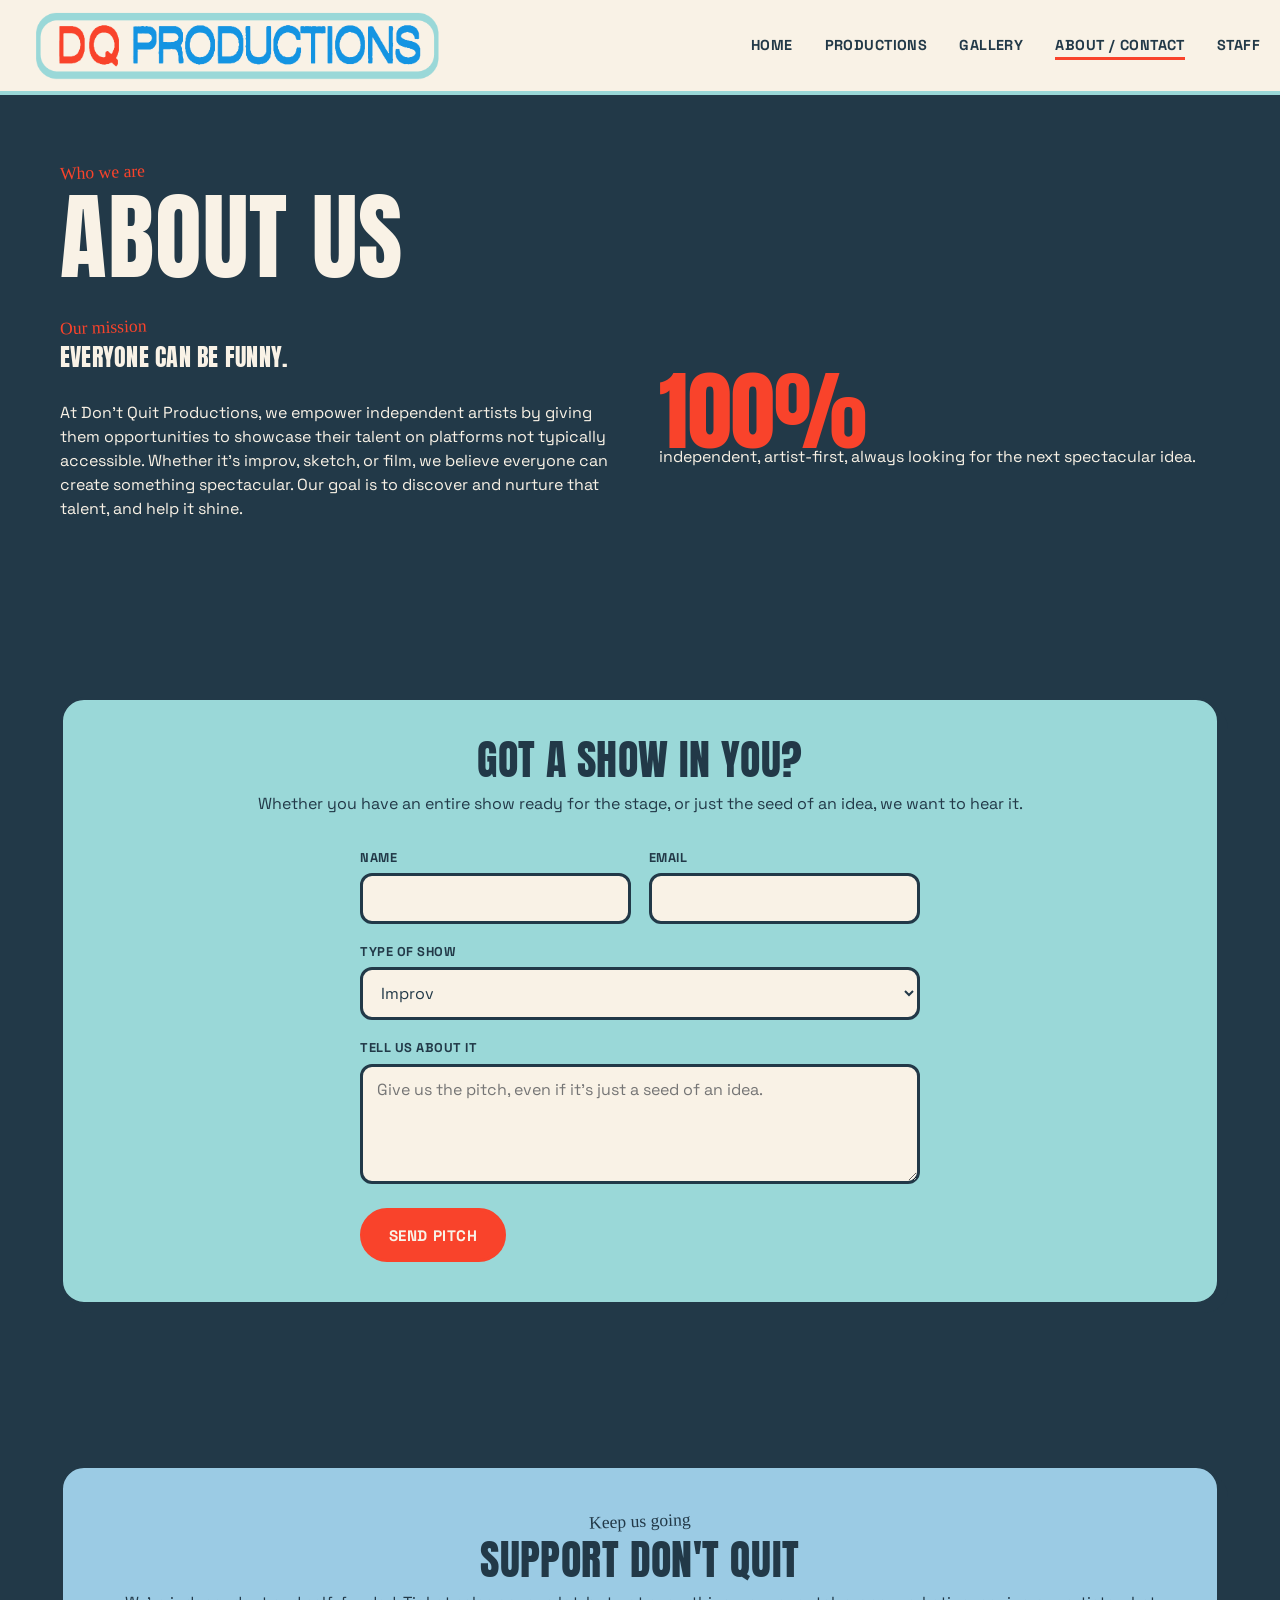
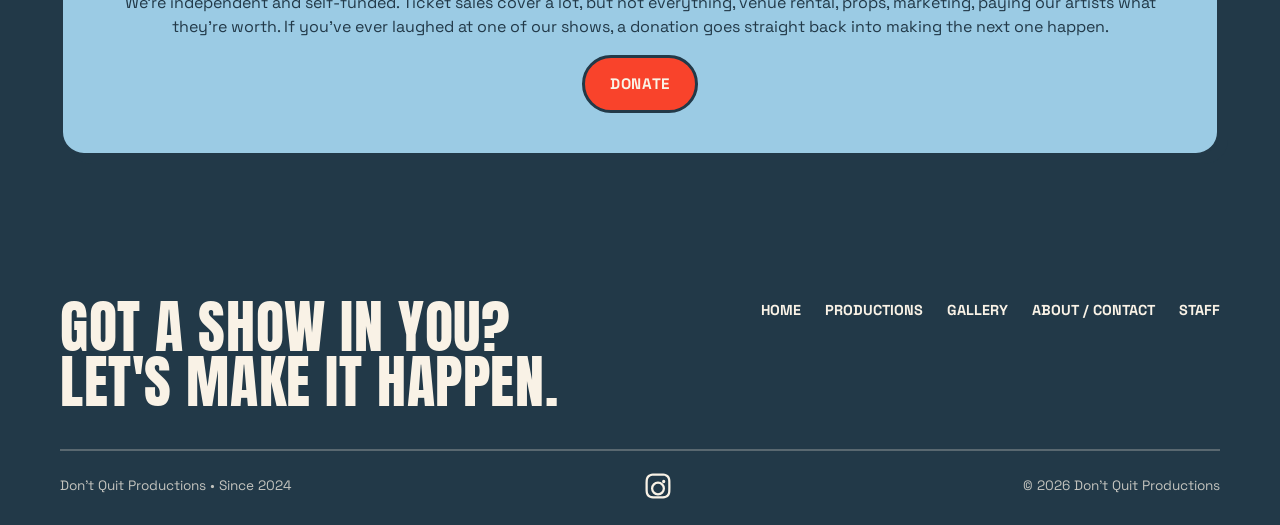
==== about.html @ c546bff7 "Initial site: rebrand redesign, CMS, gallery, and contact form" ====
<!doctype html>
<html lang="en">
<head>
<meta charset="UTF-8">
<meta name="viewport" content="width=device-width, initial-scale=1.0">
<title>About &amp; Contact | Don't Quit Productions</title>
<meta name="description" content="Learn about Don't Quit Productions' mission and how to pitch a show.">
<link rel="icon" href="/assets/img/dqp-mark.png">
<link rel="preconnect" href="https://fonts.googleapis.com">
<link rel="preconnect" href="https://fonts.gstatic.com" crossorigin>
<link href="https://fonts.googleapis.com/css2?family=Anton&family=Space+Grotesk:wght@400;500;700&family=Permanent+Marker&display=swap" rel="stylesheet">
<link rel="stylesheet" href="/css/style.css">
</head>
<body>

<header class="site-header">
  <div class="wrap nav">
    <a href="/" class="nav__logo"><img src="/assets/img/dqp-lockup-horizontal-cropped.png" alt="Don't Quit Productions"></a>
    <button class="nav__toggle" aria-label="Toggle menu"><span></span><span></span><span></span></button>
    <ul class="nav__links">
      <li><a href="/">Home</a></li>
      <li><a href="/productions.html">Productions</a></li>
      <li><a href="/gallery.html">Gallery</a></li>
      <li><a href="/about.html" class="is-active">About / Contact</a></li>
      <li><a href="/staff.html">Staff</a></li>
    </ul>
  </div>
</header>

<section class="page-hero">
  <div class="wrap">
    <span class="eyebrow">Who we are</span>
    <h1>About Us</h1>
  </div>
</section>

<section style="padding-top:0;">
  <div class="wrap mission">
    <div>
      <span class="eyebrow" id="mission-eyebrow">Our mission</span>
      <h2 id="mission-title">Everyone can be funny.</h2>
      <p class="mt-2" id="mission-body">Loading…</p>
    </div>
    <div class="mission__stat">100%<p style="font-family:var(--font-body);font-size:1rem;color:var(--cream);">independent, artist-first, always looking for the next spectacular idea.</p></div>
  </div>
</section>

<section class="section--navy">
  <div class="wrap">
    <div class="pitch-box">
      <h3 id="pitch-title">Got a show in you?</h3>
      <p id="pitch-body">Whether you have an entire show ready for the stage, or just the seed of an idea, we want to hear it.</p>

      <form name="pitch" method="POST" data-netlify="true" netlify-honeypot="bot-field" action="/thank-you.html" class="contact-form">
        <input type="hidden" name="form-name" value="pitch">
        <p class="visually-hidden">
          <label>Don't fill this out if you're human: <input name="bot-field"></label>
        </p>

        <div class="field-row">
          <div>
            <label for="pitch-name">Name</label>
            <input id="pitch-name" name="name" type="text" required>
          </div>
          <div>
            <label for="pitch-email">Email</label>
            <input id="pitch-email" name="email" type="email" required>
          </div>
        </div>

        <div>
          <label for="pitch-type">Type of show</label>
          <select id="pitch-type" name="show_type">
            <option>Improv</option>
            <option>Sketch</option>
            <option>Variety</option>
            <option>Film</option>
            <option>Other</option>
          </select>
        </div>

        <div>
          <label for="pitch-message">Tell us about it</label>
          <textarea id="pitch-message" name="message" required placeholder="Give us the pitch, even if it's just a seed of an idea."></textarea>
        </div>

        <button type="submit" class="btn btn-red">Send Pitch</button>
      </form>
    </div>
  </div>
</section>

<section>
  <div class="wrap">
    <div class="pitch-box pitch-box--support">
      <span class="eyebrow" id="support-eyebrow">Keep us going</span>
      <h3 id="support-title">Support Don't Quit</h3>
      <p id="support-body">Loading&hellip;</p>
      <a class="btn btn-red" id="support-cta" href="#">Donate</a>
    </div>
  </div>
</section>

<footer class="site-footer">
  <div class="wrap">
    <div class="footer-top">
      <h2>Got a show in you? Let's make it happen.</h2>
      <ul class="footer-links">
        <li><a href="/">Home</a></li>
        <li><a href="/productions.html">Productions</a></li>
        <li><a href="/gallery.html">Gallery</a></li>
        <li><a href="/about.html">About / Contact</a></li>
        <li><a href="/staff.html">Staff</a></li>
      </ul>
    </div>
    <div class="footer-bottom">
      <span>Don't Quit Productions • Since 2024</span>
      <div class="footer-links" id="social-links"></div>
      <span>&copy; <span id="footer-year"></span> Don't Quit Productions</span>
    </div>
  </div>
</footer>

<script src="/js/main.js"></script>
<script src="/js/about.js"></script>
</body>
</html>
---- css/style.css ----
/* ===========================================================
   Don't Quit Productions: design tokens
=========================================================== */
@font-face {
  font-family: 'Offset';
  src: url('/assets/fonts/OffsetTM.woff2') format('woff2'),
       url('/assets/fonts/OffsetTM.woff') format('woff');
  font-weight: 400;
  font-style: normal;
  font-display: swap;
}

:root {
  --cream: #f9f2e6;
  --red: #f9432b;
  --blue: #0393fd;
  --mint: #9ad8d8;
  --skyblue: #9bcbe4;
  --navy: #223948;

  --font-display: 'Anton', sans-serif;
  --font-body: 'Space Grotesk', sans-serif;
  --font-marker: 'Permanent Marker', cursive;

  --container: 1240px;
  --gap: clamp(1.25rem, 3vw, 2.5rem);
}

* { box-sizing: border-box; }
html { scroll-behavior: smooth; }

body {
  margin: 0;
  background: var(--navy);
  color: var(--cream);
  font-family: var(--font-body);
  font-size: 1rem;
  line-height: 1.5;
  -webkit-font-smoothing: antialiased;
}

img { max-width: 100%; display: block; }

a { color: inherit; text-decoration: none; }

.wrap {
  max-width: var(--container);
  margin: 0 auto;
  padding: 0 clamp(1.25rem, 4vw, 2.5rem);
}

h1, h2, h3 {
  font-family: var(--font-display);
  font-weight: 400;
  line-height: 0.95;
  margin: 0;
  text-transform: uppercase;
  letter-spacing: 0.01em;
}

p { margin: 0 0 1rem; }

.tag {
  font-family: var(--font-marker);
  display: inline-block;
  transform: rotate(-3deg);
}

/* ---------- buttons ---------- */
.btn {
  display: inline-flex;
  align-items: center;
  gap: 0.5rem;
  font-family: var(--font-body);
  font-weight: 700;
  font-size: 0.95rem;
  text-transform: uppercase;
  letter-spacing: 0.04em;
  padding: 0.9rem 1.6rem;
  border-radius: 999px;
  border: 3px solid var(--navy);
  background: var(--navy);
  color: var(--cream);
  cursor: pointer;
  transition: transform 0.15s ease, background 0.15s ease, color 0.15s ease;
}
.btn:hover { transform: translate(-2px, -2px); }
.btn:active { transform: translate(0, 0); }

.btn-outline {
  background: transparent;
  color: var(--navy);
}
.btn-red { background: var(--red); border-color: var(--red); color: var(--cream); }
.btn-blue { background: var(--blue); border-color: var(--blue); color: var(--cream); }
.btn-mint { background: var(--mint); border-color: var(--mint); color: var(--navy); }

/* ===========================================================
   Nav
=========================================================== */
.site-header {
  position: sticky;
  top: 0;
  z-index: 50;
  background: var(--cream);
  color: var(--navy);
  border-bottom: 4px solid var(--mint);
}
.nav {
  display: flex;
  align-items: center;
  justify-content: space-between;
  padding: 0.6rem 0;
}
.nav__logo img { height: 72px; width: auto; }
@media (max-width: 500px) {
  .nav__logo img { height: 56px; }
}
.nav__links {
  display: flex;
  align-items: center;
  gap: clamp(1rem, 2.5vw, 2.25rem);
  list-style: none;
  margin: 0;
  padding: 0;
  font-weight: 700;
  text-transform: uppercase;
  font-size: 0.9rem;
  letter-spacing: 0.03em;
}
.nav__links a {
  position: relative;
  padding: 0.25rem 0;
}
.nav__links a::after {
  content: "";
  position: absolute;
  left: 0; right: 100%;
  bottom: -2px;
  height: 3px;
  background: var(--red);
  transition: right 0.2s ease;
}
.nav__links a:hover::after,
.nav__links a.is-active::after { right: 0; }

.nav__toggle {
  display: none;
  background: none;
  border: none;
  cursor: pointer;
  padding: 0.4rem;
}
.nav__toggle span {
  display: block;
  width: 26px;
  height: 3px;
  background: var(--navy);
  margin: 5px 0;
}

@media (max-width: 760px) {
  .nav__toggle { display: block; }
  .nav__links {
    position: absolute;
    top: 100%;
    left: 0;
    right: 0;
    background: var(--cream);
    border-bottom: 3px solid var(--navy);
    flex-direction: column;
    align-items: flex-start;
    padding: 1rem 1.25rem 1.5rem;
    gap: 1rem;
    display: none;
  }
  .nav__links.is-open { display: flex; }
}

/* ===========================================================
   Hero
=========================================================== */
.hero {
  position: relative;
  padding: clamp(3rem, 8vw, 6rem) 0 clamp(2rem, 5vw, 3.5rem);
  overflow: hidden;
}
.hero__eyebrow {
  font-family: var(--font-marker);
  color: var(--red);
  font-size: clamp(1rem, 2vw, 1.3rem);
  transform: rotate(-2deg);
  display: inline-block;
  margin-bottom: 0.5rem;
}
.hero h1 {
  font-size: clamp(3.2rem, 12vw, 9rem);
  color: var(--cream);
}
.hero h1 span { color: var(--blue); }
.hero__sub {
  max-width: 640px;
  font-size: clamp(1.05rem, 2vw, 1.3rem);
  margin-top: 1.25rem;
  margin-bottom: 2rem;
}
.hero__ctas { display: flex; gap: 1rem; flex-wrap: wrap; }

/* marquee ticker */
.marquee {
  border-top: 3px solid var(--navy);
  border-bottom: 3px solid var(--navy);
  background: var(--cream);
  color: var(--navy);
  overflow: hidden;
  white-space: nowrap;
  padding: 0.9rem 0;
}
.marquee__track {
  display: inline-block;
  padding-left: 100%;
  animation: marquee 22s linear infinite;
  font-family: var(--font-display);
  text-transform: uppercase;
  font-size: clamp(1rem, 2vw, 1.4rem);
  letter-spacing: 0.04em;
}
.marquee__track span { color: var(--red); margin: 0 0.75em; }
@keyframes marquee {
  0% { transform: translateX(0); }
  100% { transform: translateX(-100%); }
}
@media (prefers-reduced-motion: reduce) {
  .marquee__track { animation: none; }
}

/* ===========================================================
   Section basics
=========================================================== */
section { padding: clamp(3rem, 7vw, 5rem) 0; }

.section-head {
  display: flex;
  align-items: flex-end;
  justify-content: space-between;
  gap: 1.5rem;
  margin-bottom: clamp(1.75rem, 4vw, 2.75rem);
  flex-wrap: wrap;
}
.section-head h2 {
  font-size: clamp(2.2rem, 6vw, 4rem);
}
.eyebrow {
  font-family: var(--font-marker);
  color: var(--red);
  font-size: 1.1rem;
  transform: rotate(-2deg);
  display: inline-block;
  margin-bottom: 0.35rem;
}

.section--navy { background: var(--navy); color: var(--cream); }
.section--navy h2 { color: var(--cream); }
.section--navy .eyebrow { color: var(--mint); }

/* ===========================================================
   Featured show / spotlight
=========================================================== */
.spotlight {
  display: grid;
  grid-template-columns: minmax(240px, 380px) 1fr;
  gap: var(--gap);
  align-items: center;
  background: var(--cream);
  color: var(--navy);
  border: 3px solid var(--navy);
  border-radius: 28px;
  padding: clamp(1.5rem, 4vw, 2.5rem);
  box-shadow: 10px 10px 0 var(--navy);
}
.spotlight__poster {
  border-radius: 18px;
  overflow: hidden;
  border: 3px solid var(--navy);
  aspect-ratio: 3 / 4;
  background: var(--skyblue);
}
.spotlight__poster img { width: 100%; height: 100%; object-fit: cover; }
.spotlight__status {
  font-family: var(--font-marker);
  background: var(--red);
  color: var(--cream);
  display: inline-block;
  padding: 0.25rem 0.9rem;
  border-radius: 999px;
  transform: rotate(-3deg);
  margin-bottom: 0.75rem;
  font-size: 0.95rem;
}
.spotlight__title { font-size: clamp(2rem, 5vw, 3.2rem); margin-bottom: 0.5rem; }
.spotlight__meta { font-weight: 700; margin-bottom: 1rem; }
.spotlight__meta div { display: flex; align-items: center; gap: 0.5rem; margin-bottom: 0.2rem; }

@media (max-width: 700px) {
  .spotlight { grid-template-columns: 1fr; }
}

/* ===========================================================
   Show grid (Productions page)
=========================================================== */
.year-tabs {
  display: flex;
  gap: 0.6rem;
  flex-wrap: wrap;
  margin-bottom: clamp(1.75rem, 4vw, 2.5rem);
}
.filter-tab {
  font-family: var(--font-body);
  font-weight: 700;
  text-transform: uppercase;
  letter-spacing: 0.03em;
  padding: 0.6rem 1.3rem;
  border-radius: 999px;
  border: 3px solid var(--skyblue);
  background: transparent;
  color: var(--skyblue);
  cursor: pointer;
  font-size: 0.9rem;
}
.filter-tab.is-active { background: var(--blue); border-color: var(--blue); color: var(--cream); opacity: 1; }

.show-grid {
  display: grid;
  grid-template-columns: repeat(auto-fill, minmax(260px, 1fr));
  gap: var(--gap);
}
.show-card {
  background: var(--cream);
  color: var(--navy);
  border: 3px solid var(--navy);
  border-radius: 22px;
  overflow: hidden;
  transition: transform 0.15s ease, box-shadow 0.15s ease;
  box-shadow: 6px 6px 0 var(--navy);
}
.show-card:hover { transform: translate(-3px, -3px); box-shadow: 9px 9px 0 var(--navy); }
.show-card__poster { aspect-ratio: 3/4; background: var(--skyblue); }
.show-card__poster img { width: 100%; height: 100%; object-fit: cover; }
.show-card__body { padding: 1.1rem 1.25rem 1.4rem; }
.show-card__title { font-family: var(--font-display); font-size: 1.4rem; text-transform: uppercase; margin-bottom: 0.3rem; }
.show-card__tagline { font-size: 0.92rem; margin-bottom: 0.6rem; opacity: 0.85; }
.show-card__meta { font-size: 0.85rem; font-weight: 700; margin-bottom: 0.85rem; }
.show-card__meta div { display: flex; align-items: center; gap: 0.4rem; margin-bottom: 0.15rem; }
.meta-icon { width: 14px; height: 14px; flex-shrink: 0; }
.show-card__footer { display: flex; align-items: center; justify-content: space-between; gap: 0.5rem; }
.badge {
  font-family: var(--font-marker);
  font-size: 0.85rem;
  padding: 0.15rem 0.7rem;
  border-radius: 999px;
  transform: rotate(-3deg);
}
.badge--live { background: var(--red); color: var(--cream); }
.badge--past { background: var(--mint); color: var(--navy); }
.badge--soon { background: var(--blue); color: var(--cream); }

.empty-state {
  border: 3px dashed var(--cream);
  border-radius: 22px;
  padding: 3rem 1.5rem;
  text-align: center;
  font-weight: 700;
}

/* ===========================================================
   Mission / About blocks
=========================================================== */
.mission {
  display: grid;
  grid-template-columns: 1fr 1fr;
  gap: var(--gap);
  align-items: center;
}
.mission__stat {
  font-family: var(--font-display);
  font-size: clamp(3rem, 8vw, 5.5rem);
  color: var(--red);
  line-height: 0.9;
}
@media (max-width: 760px) {
  .mission { grid-template-columns: 1fr; }
}

.pitch-box {
  background: var(--mint);
  color: var(--navy);
  border: 3px solid var(--navy);
  border-radius: 24px;
  padding: clamp(1.75rem, 4vw, 2.5rem);
  text-align: center;
  box-shadow: 8px 8px 0 var(--navy);
}
.pitch-box .eyebrow { color: var(--navy); }
.pitch-box--support { background: var(--skyblue); }
.pitch-box--support .btn { border-color: var(--navy); }
.pitch-box h3 { font-size: clamp(1.8rem, 4vw, 2.6rem); margin-bottom: 0.75rem; }

/* ---------- contact form ---------- */
.contact-form {
  max-width: 560px;
  margin: 2rem auto 0;
  text-align: left;
  display: grid;
  gap: 1.1rem;
}
.contact-form .field-row {
  display: grid;
  grid-template-columns: 1fr 1fr;
  gap: 1.1rem;
}
@media (max-width: 560px) {
  .contact-form .field-row { grid-template-columns: 1fr; }
}
.contact-form label {
  display: block;
  font-weight: 700;
  text-transform: uppercase;
  font-size: 0.8rem;
  letter-spacing: 0.04em;
  margin-bottom: 0.4rem;
  color: var(--navy);
}
.contact-form input,
.contact-form select,
.contact-form textarea {
  width: 100%;
  font-family: var(--font-body);
  font-size: 1rem;
  padding: 0.75rem 0.9rem;
  border-radius: 12px;
  border: 3px solid var(--navy);
  background: var(--cream);
  color: var(--navy);
}
.contact-form input:focus,
.contact-form select:focus,
.contact-form textarea:focus {
  outline: 3px solid var(--blue);
  outline-offset: 2px;
}
.contact-form textarea { resize: vertical; min-height: 120px; }
.contact-form .btn { justify-self: start; }
.visually-hidden {
  position: absolute;
  width: 1px; height: 1px;
  margin: -1px; padding: 0; border: 0;
  clip: rect(0 0 0 0);
  overflow: hidden;
  white-space: nowrap;
}
.form-note { font-size: 0.85rem; opacity: 0.8; margin-top: 1rem; }
.form-note a { text-decoration: underline; }

/* ===========================================================
   Staff grid
=========================================================== */
.staff-grid {
  display: grid;
  grid-template-columns: repeat(auto-fill, minmax(220px, 1fr));
  gap: var(--gap);
}
.staff-card { text-align: left; }
.staff-card__photo {
  aspect-ratio: 1;
  border-radius: 22px;
  overflow: hidden;
  border: 3px solid var(--navy);
  background: var(--mint);
  margin-bottom: 0.85rem;
}
.staff-card__photo img { width: 100%; height: 100%; object-fit: cover; }
.staff-card__name { font-family: var(--font-display); font-size: 1.3rem; text-transform: uppercase; }
.staff-card__role { font-family: var(--font-marker); color: var(--red); margin-bottom: 0.4rem; display: inline-block; transform: rotate(-2deg); }
.staff-card__bio { font-size: 0.92rem; opacity: 0.85; }

/* ===========================================================
   Photo gallery
=========================================================== */
.gallery-grid {
  display: grid;
  grid-template-columns: repeat(auto-fill, minmax(240px, 1fr));
  gap: var(--gap);
}
.gallery-item {
  background: var(--cream);
  border: 3px solid var(--navy);
  border-radius: 22px;
  overflow: hidden;
  box-shadow: 6px 6px 0 var(--navy);
  transition: transform 0.15s ease, box-shadow 0.15s ease;
}
.gallery-item:hover { transform: translate(-3px, -3px); box-shadow: 9px 9px 0 var(--navy); }
.gallery-item__photo { aspect-ratio: 4 / 3; background: var(--skyblue); }
.gallery-item__photo img { width: 100%; height: 100%; object-fit: cover; }
.gallery-item__caption {
  padding: 0.85rem 1.1rem;
  font-size: 0.85rem;
  font-weight: 700;
  color: var(--navy);
}

.instagram-embed-frame {
  background: var(--cream);
  border: 3px solid var(--navy);
  border-radius: 22px;
  box-shadow: 8px 8px 0 var(--navy);
  padding: clamp(1rem, 3vw, 1.5rem);
}

/* ===========================================================
   Footer
=========================================================== */
.site-footer {
  background: var(--navy);
  color: var(--cream);
  padding: clamp(2.5rem, 6vw, 4rem) 0 1.5rem;
}
.footer-top {
  display: flex;
  justify-content: space-between;
  align-items: flex-start;
  gap: var(--gap);
  flex-wrap: wrap;
  margin-bottom: 2.5rem;
}
.footer-top h2 {
  font-size: clamp(2.2rem, 6vw, 3.6rem);
  max-width: 560px;
}
.footer-links {
  list-style: none;
  padding: 0;
  margin: 0;
  display: flex;
  gap: 1.5rem;
  flex-wrap: wrap;
  font-weight: 700;
  text-transform: uppercase;
  font-size: 0.9rem;
}
#social-links {
  align-items: center;
  gap: 1rem;
}
.social-icon {
  width: 30px;
  height: 30px;
  display: block;
  opacity: 1;
  transition: opacity 0.15s ease;
}
#social-links a:hover .social-icon { opacity: 0.7; }
.footer-bottom {
  border-top: 2px solid rgba(249,242,230,0.25);
  padding-top: 1.25rem;
  display: flex;
  justify-content: space-between;
  align-items: center;
  gap: 1rem;
  flex-wrap: wrap;
  font-size: 0.85rem;
}
.footer-bottom > span { opacity: 0.75; }

/* ===========================================================
   Page headers (Productions / About / Staff)
=========================================================== */
.page-hero {
  padding: clamp(2.5rem, 6vw, 4rem) 0 clamp(1.5rem, 4vw, 2rem);
}
.page-hero h1 { font-size: clamp(2.8rem, 9vw, 6rem); }
.page-hero p { max-width: 620px; font-size: clamp(1rem, 2vw, 1.2rem); margin-top: 1rem; }

/* utility */
.text-center { text-align: center; }
.mt-2 { margin-top: 2rem; }
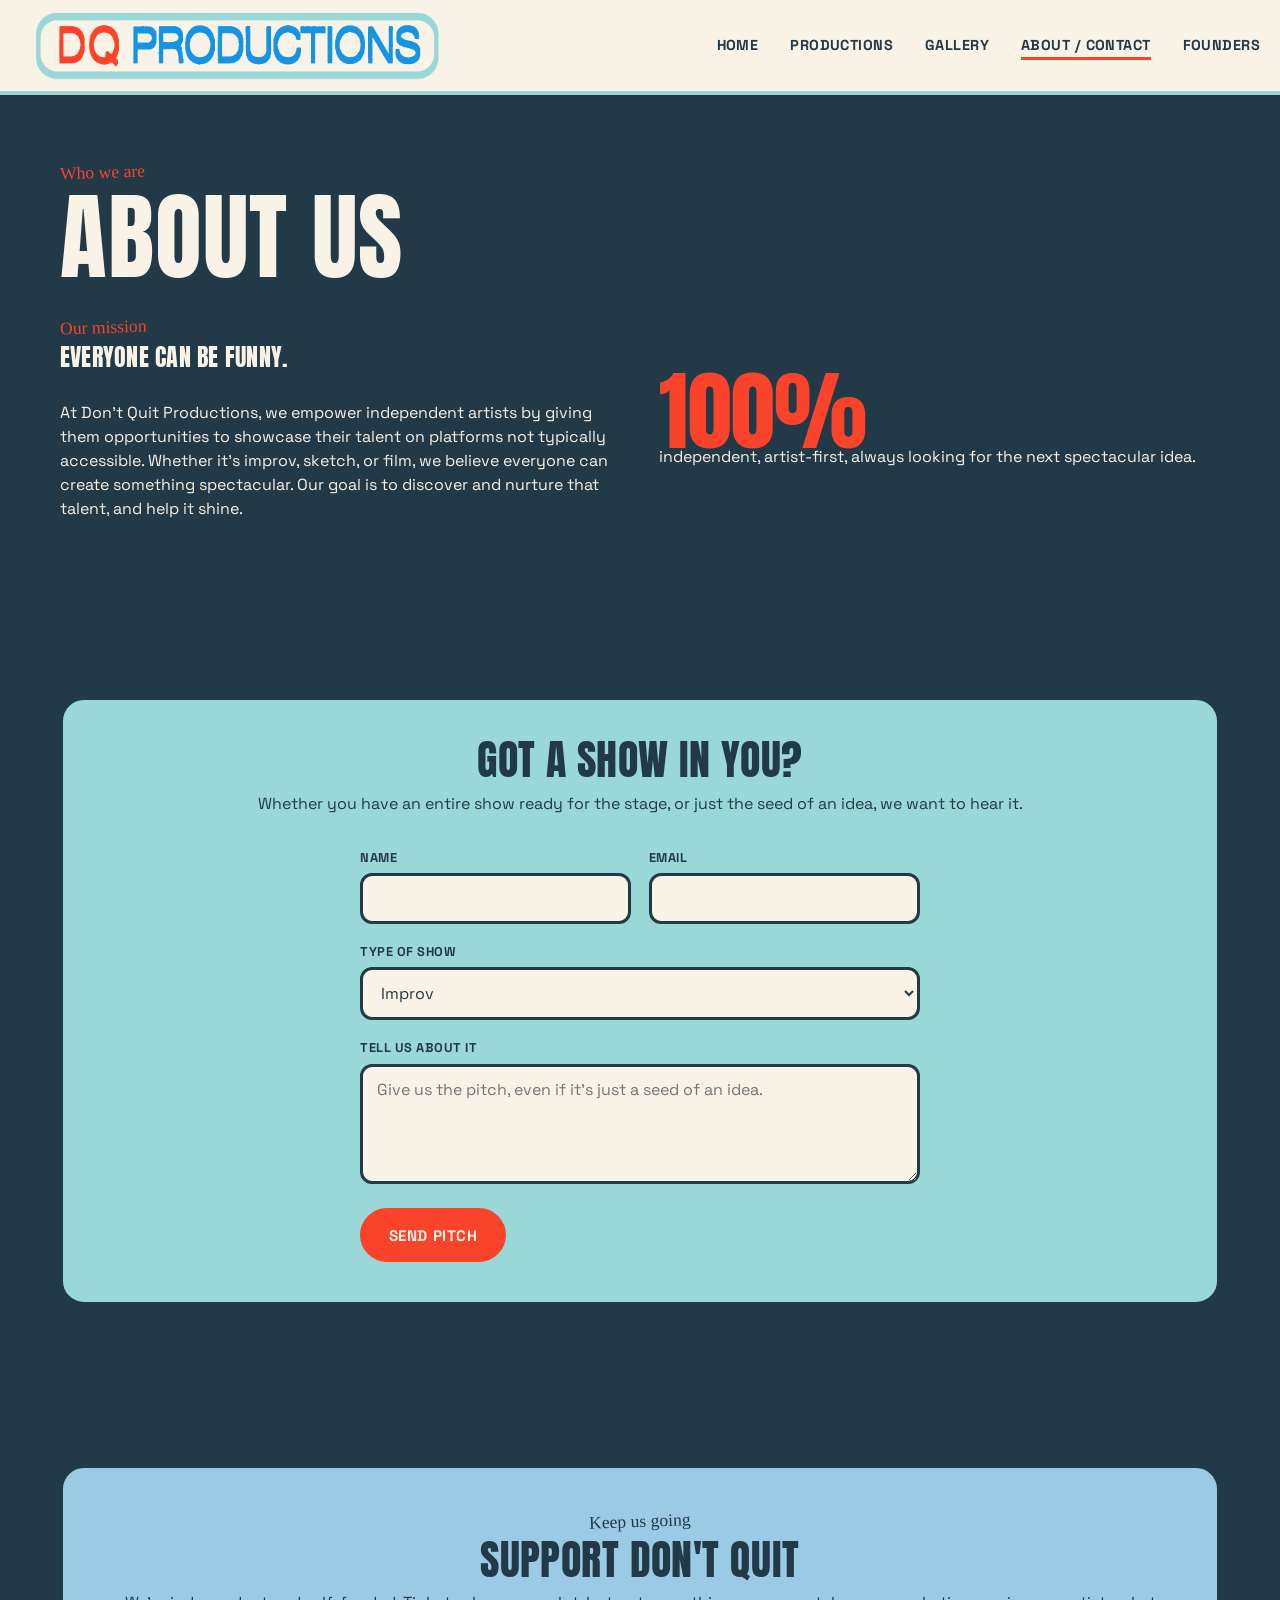
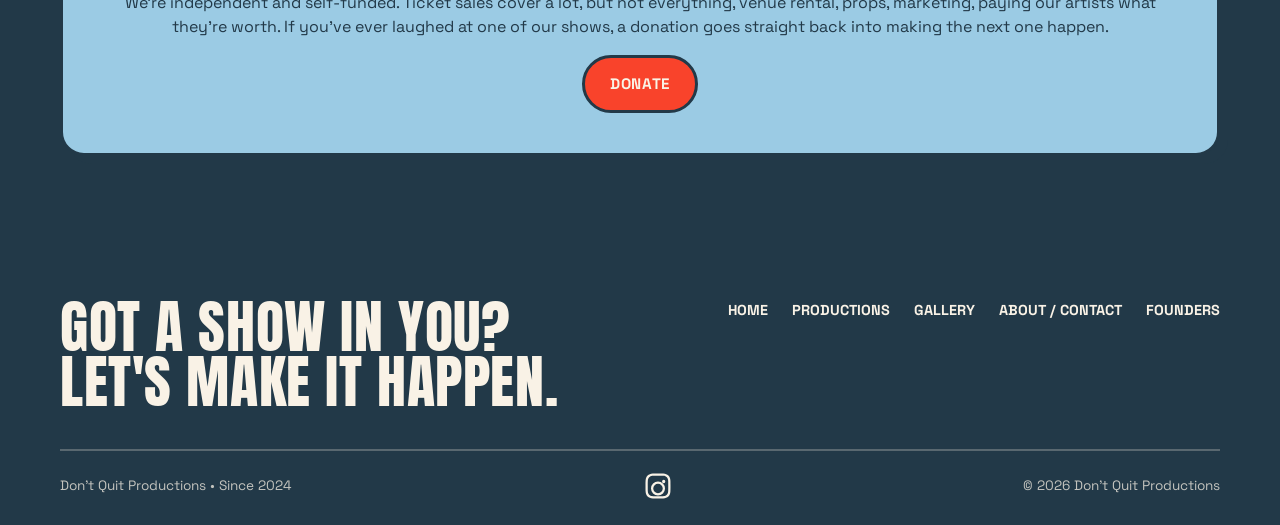
==== commit ee073097: "Redesign Staff page as a founder feature layout, rename to Founders" ====
--- a/about.html
+++ b/about.html
@@ -22,7 +22,7 @@
       <li><a href="/productions.html">Productions</a></li>
       <li><a href="/gallery.html">Gallery</a></li>
       <li><a href="/about.html" class="is-active">About / Contact</a></li>
-      <li><a href="/staff.html">Staff</a></li>
+      <li><a href="/staff.html">Founders</a></li>
     </ul>
   </div>
 </header>
@@ -110,7 +110,7 @@
         <li><a href="/productions.html">Productions</a></li>
         <li><a href="/gallery.html">Gallery</a></li>
         <li><a href="/about.html">About / Contact</a></li>
-        <li><a href="/staff.html">Staff</a></li>
+        <li><a href="/staff.html">Founders</a></li>
       </ul>
     </div>
     <div class="footer-bottom">
--- a/css/style.css
+++ b/css/style.css
@@ -219,7 +219,7 @@
 .marquee__track {
   display: inline-block;
   padding-left: 100%;
-  animation: marquee 22s linear infinite;
+  animation: marquee 45s linear infinite;
   font-family: var(--font-display);
   text-transform: uppercase;
   font-size: clamp(1rem, 2vw, 1.4rem);
@@ -462,26 +462,51 @@
 .form-note a { text-decoration: underline; }
 
 /* ===========================================================
-   Staff grid
-=========================================================== */
-.staff-grid {
+   Founders (small, founder-run team — feature layout, not a directory grid)
+=========================================================== */
+.founders {
+  display: flex;
+  flex-direction: column;
+  gap: var(--gap);
+}
+.founder {
   display: grid;
-  grid-template-columns: repeat(auto-fill, minmax(220px, 1fr));
-  gap: var(--gap);
-}
-.staff-card { text-align: left; }
-.staff-card__photo {
+  grid-template-columns: minmax(200px, 280px) 1fr;
+  gap: clamp(1.5rem, 4vw, 2.5rem);
+  align-items: start;
+  background: var(--cream);
+  color: var(--navy);
+  border: 3px solid var(--navy);
+  border-radius: 28px;
+  padding: clamp(1.5rem, 4vw, 2.5rem);
+  box-shadow: 8px 8px 0 var(--navy);
+}
+.founder:nth-of-type(2n) { background: var(--mint); }
+.founder__photo {
   aspect-ratio: 1;
-  border-radius: 22px;
+  border-radius: 20px;
   overflow: hidden;
   border: 3px solid var(--navy);
-  background: var(--mint);
-  margin-bottom: 0.85rem;
-}
-.staff-card__photo img { width: 100%; height: 100%; object-fit: cover; }
-.staff-card__name { font-family: var(--font-display); font-size: 1.3rem; text-transform: uppercase; }
-.staff-card__role { font-family: var(--font-marker); color: var(--red); margin-bottom: 0.4rem; display: inline-block; transform: rotate(-2deg); }
-.staff-card__bio { font-size: 0.92rem; opacity: 0.85; }
+  background: var(--skyblue);
+}
+.founder__photo img { width: 100%; height: 100%; object-fit: cover; }
+.founder__name { font-family: var(--font-display); font-size: clamp(1.6rem, 3vw, 2.2rem); text-transform: uppercase; margin-bottom: 0.3rem; }
+.founder__role {
+  font-family: var(--font-marker);
+  color: var(--red);
+  display: inline-block;
+  transform: rotate(-2deg);
+  margin-bottom: 1rem;
+}
+.founder__bio {
+  font-size: 1rem;
+  line-height: 1.65;
+  white-space: pre-line;
+}
+@media (max-width: 640px) {
+  .founder { grid-template-columns: 1fr; }
+  .founder__photo { max-width: 200px; }
+}
 
 /* ===========================================================
    Photo gallery
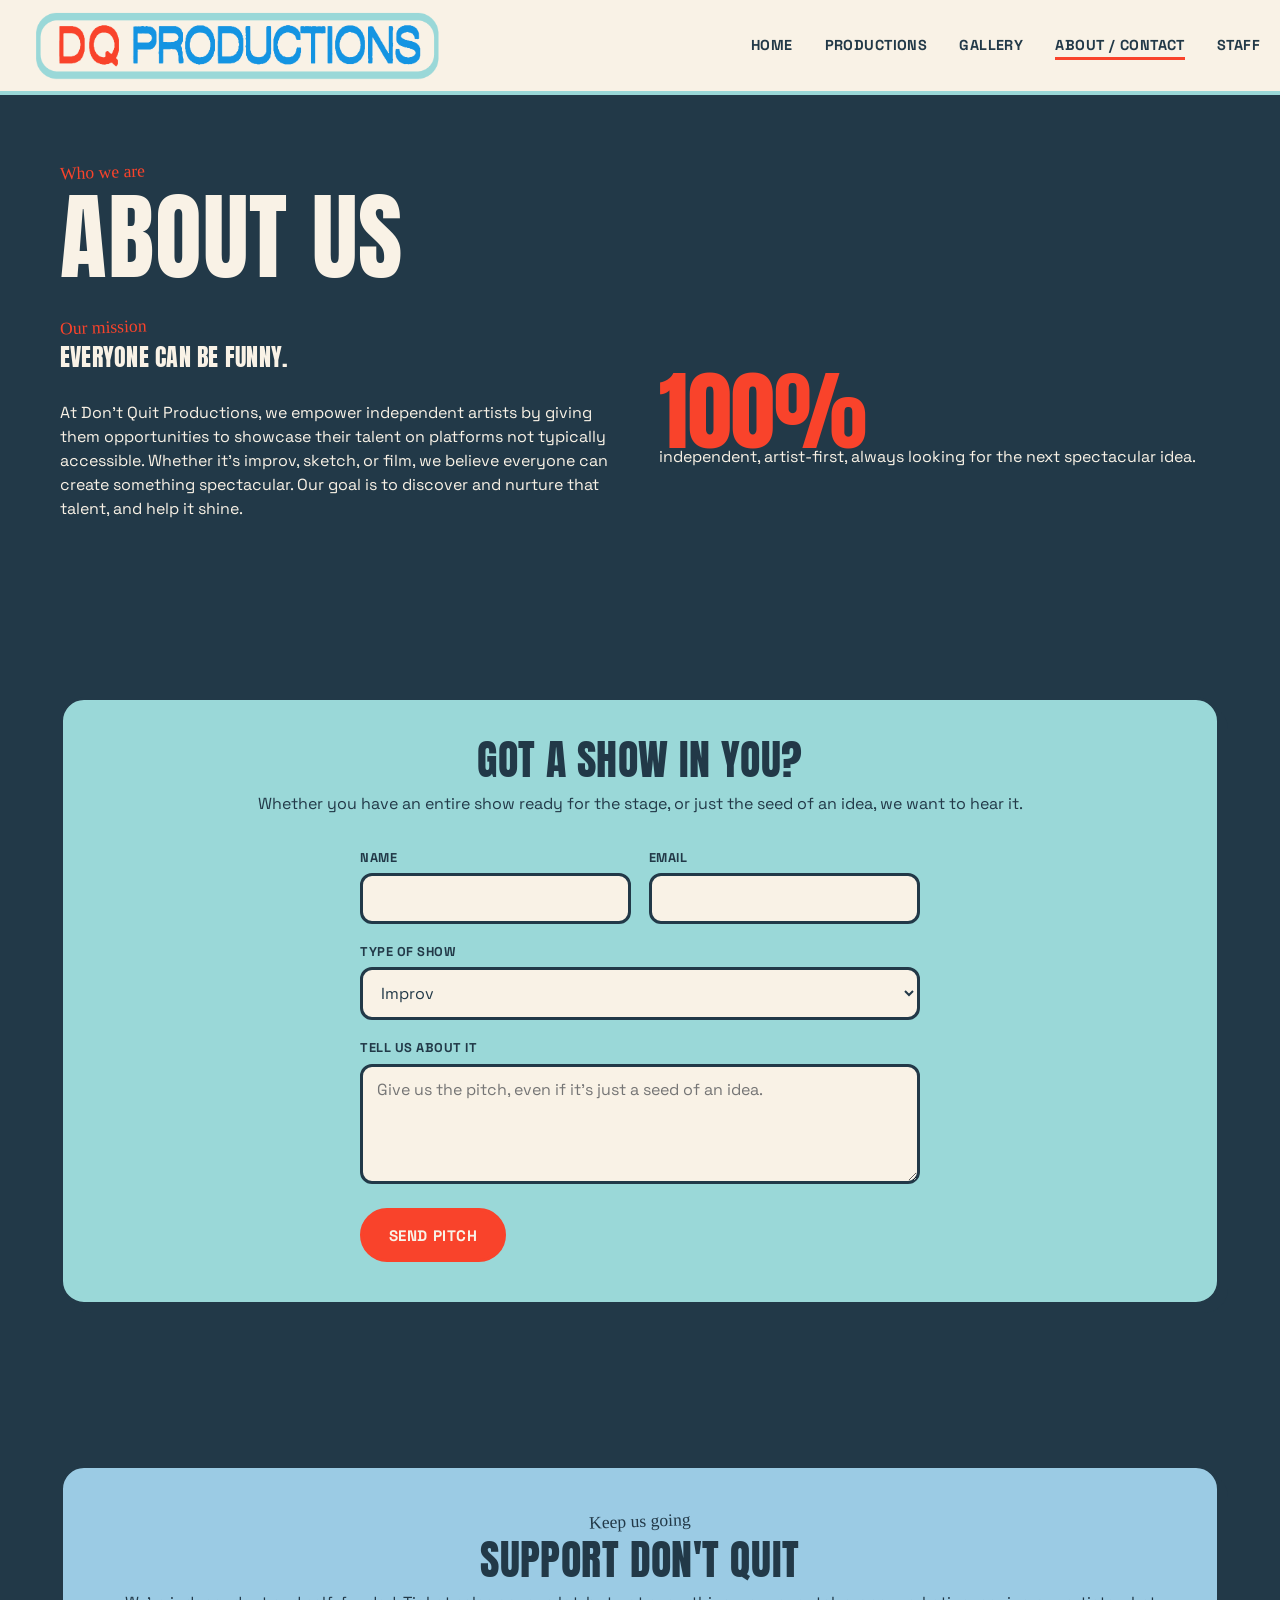
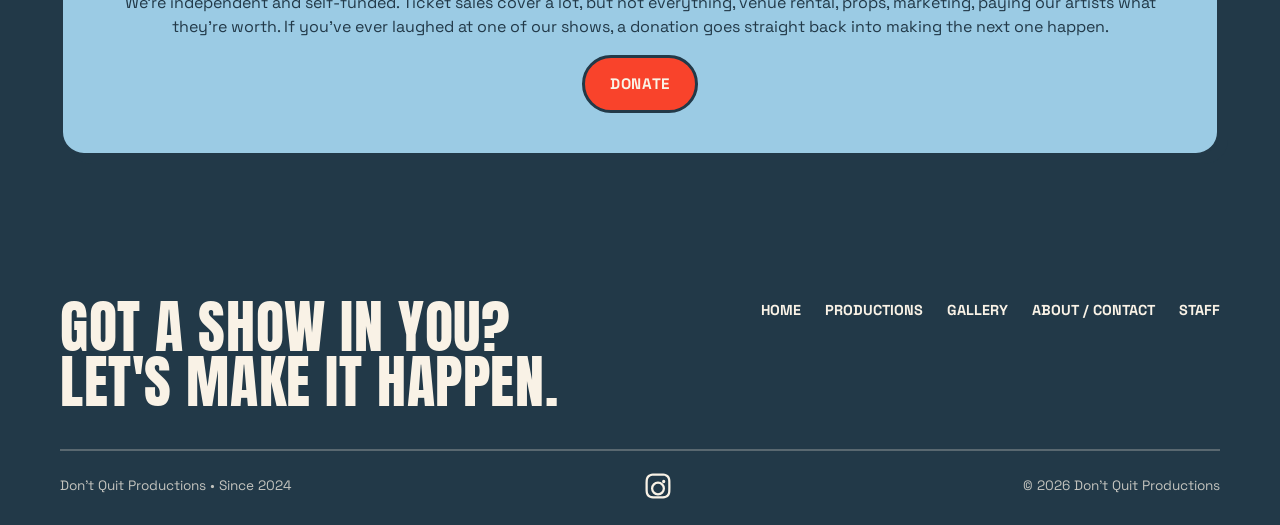
==== commit 40747956: "Revert page label from Founders back to Staff" ====
--- a/about.html
+++ b/about.html
@@ -22,7 +22,7 @@
       <li><a href="/productions.html">Productions</a></li>
       <li><a href="/gallery.html">Gallery</a></li>
       <li><a href="/about.html" class="is-active">About / Contact</a></li>
-      <li><a href="/staff.html">Founders</a></li>
+      <li><a href="/staff.html">Staff</a></li>
     </ul>
   </div>
 </header>
@@ -110,7 +110,7 @@
         <li><a href="/productions.html">Productions</a></li>
         <li><a href="/gallery.html">Gallery</a></li>
         <li><a href="/about.html">About / Contact</a></li>
-        <li><a href="/staff.html">Founders</a></li>
+        <li><a href="/staff.html">Staff</a></li>
       </ul>
     </div>
     <div class="footer-bottom">
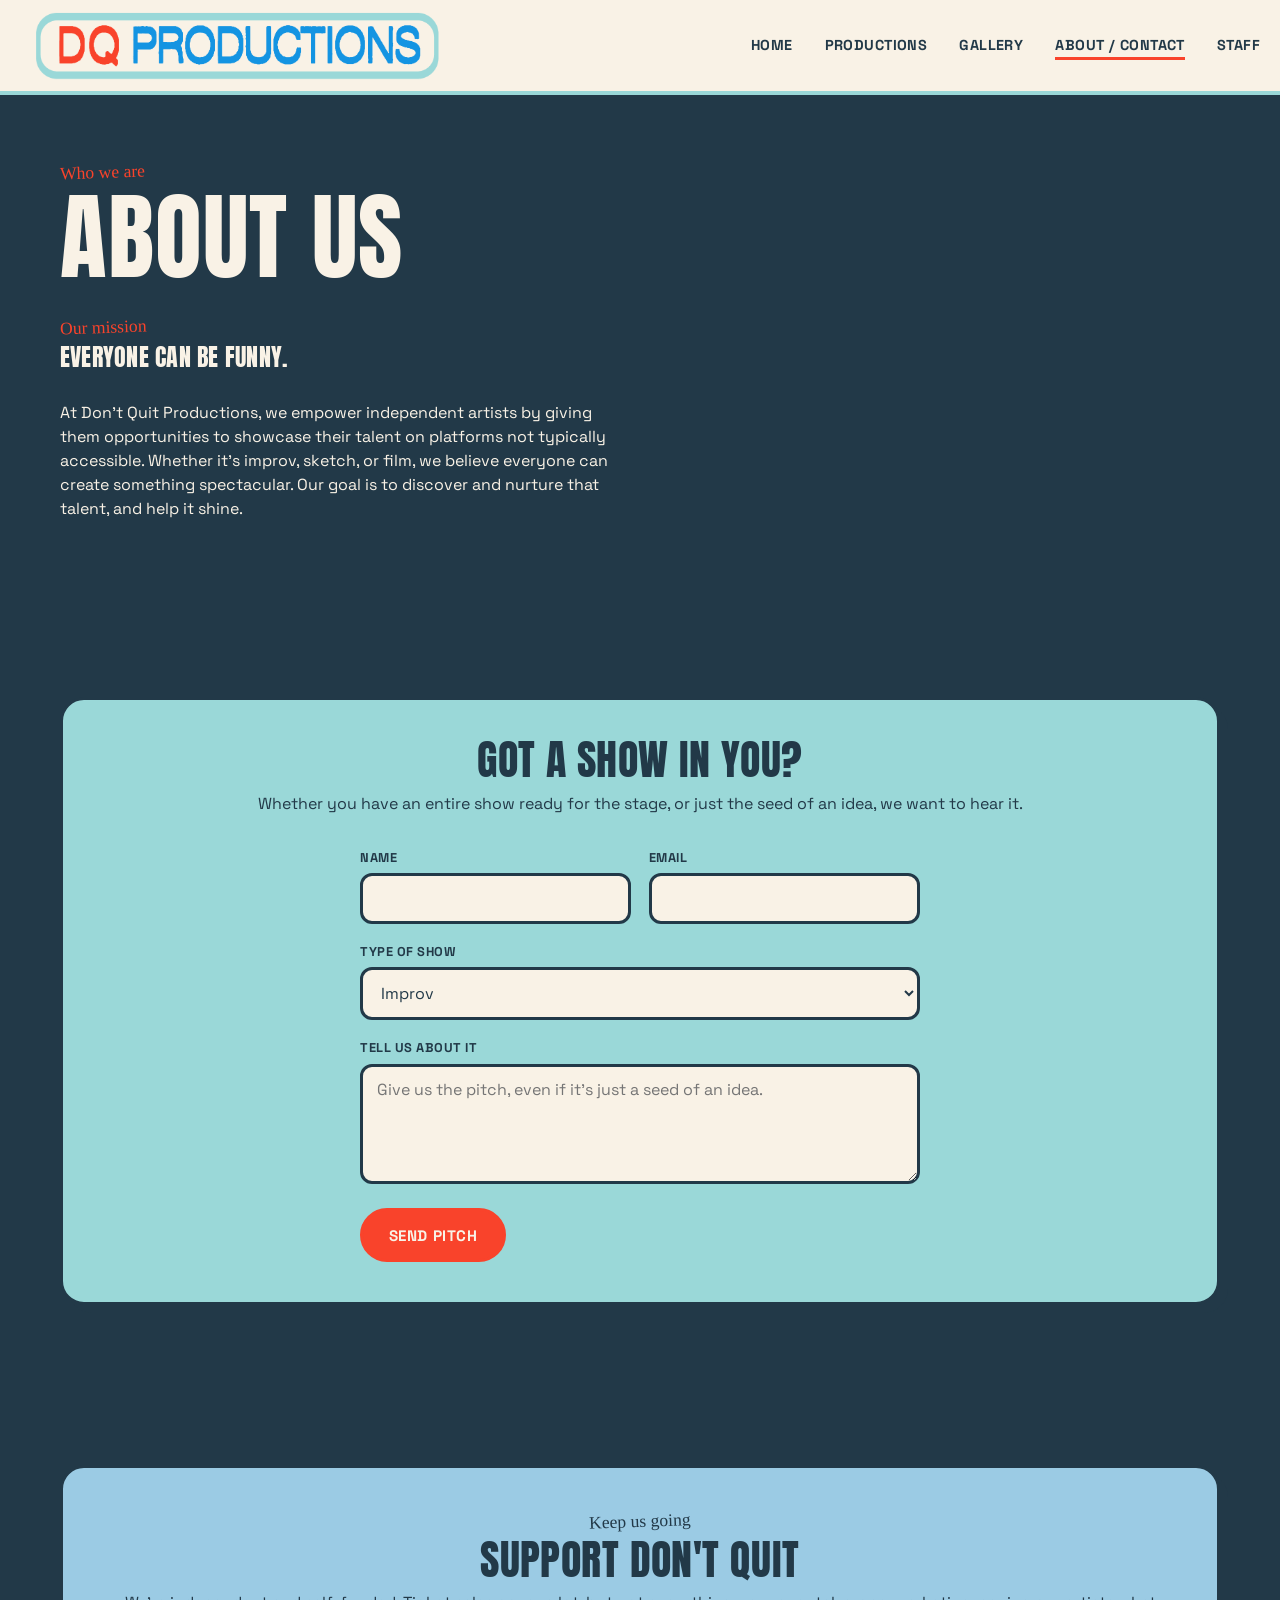
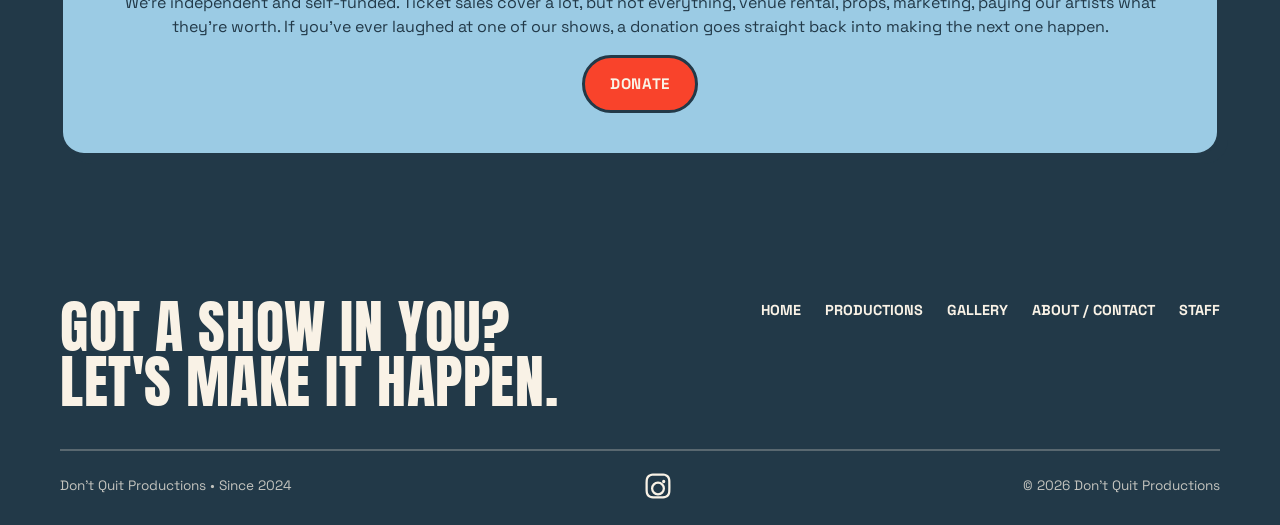
==== commit 83c57d06: "Add mission stat tiles (CMS-editable) with real DQP track record" ====
--- a/about.html
+++ b/about.html
@@ -41,7 +41,7 @@
       <h2 id="mission-title">Everyone can be funny.</h2>
       <p class="mt-2" id="mission-body">Loading…</p>
     </div>
-    <div class="mission__stat">100%<p style="font-family:var(--font-body);font-size:1rem;color:var(--cream);">independent, artist-first, always looking for the next spectacular idea.</p></div>
+    <div class="mission__stats" id="mission-stats"></div>
   </div>
 </section>
 
--- a/css/style.css
+++ b/css/style.css
@@ -203,6 +203,7 @@
   font-size: clamp(1.05rem, 2vw, 1.3rem);
   margin-top: 1.25rem;
   margin-bottom: 2rem;
+  text-wrap: balance;
 }
 .hero__ctas { display: flex; gap: 1rem; flex-wrap: wrap; }
 
@@ -381,11 +382,21 @@
   gap: var(--gap);
   align-items: center;
 }
-.mission__stat {
+.mission .mt-2 { white-space: pre-line; }
+.mission__stats {
+  display: flex;
+  flex-direction: column;
+  gap: clamp(1.25rem, 3vw, 1.75rem);
+}
+.stat-tile__value {
   font-family: var(--font-display);
-  font-size: clamp(3rem, 8vw, 5.5rem);
+  font-size: clamp(2.6rem, 6vw, 4rem);
   color: var(--red);
   line-height: 0.9;
+}
+.stat-tile__label {
+  font-size: 1rem;
+  margin-top: 0.25rem;
 }
 @media (max-width: 760px) {
   .mission { grid-template-columns: 1fr; }
@@ -481,7 +492,6 @@
   padding: clamp(1.5rem, 4vw, 2.5rem);
   box-shadow: 8px 8px 0 var(--navy);
 }
-.founder:nth-of-type(2n) { background: var(--mint); }
 .founder__photo {
   aspect-ratio: 1;
   border-radius: 20px;
@@ -604,7 +614,7 @@
   padding: clamp(2.5rem, 6vw, 4rem) 0 clamp(1.5rem, 4vw, 2rem);
 }
 .page-hero h1 { font-size: clamp(2.8rem, 9vw, 6rem); }
-.page-hero p { max-width: 620px; font-size: clamp(1rem, 2vw, 1.2rem); margin-top: 1rem; }
+.page-hero p { max-width: 620px; font-size: clamp(1rem, 2vw, 1.2rem); margin-top: 1rem; text-wrap: balance; }
 
 /* utility */
 .text-center { text-align: center; }
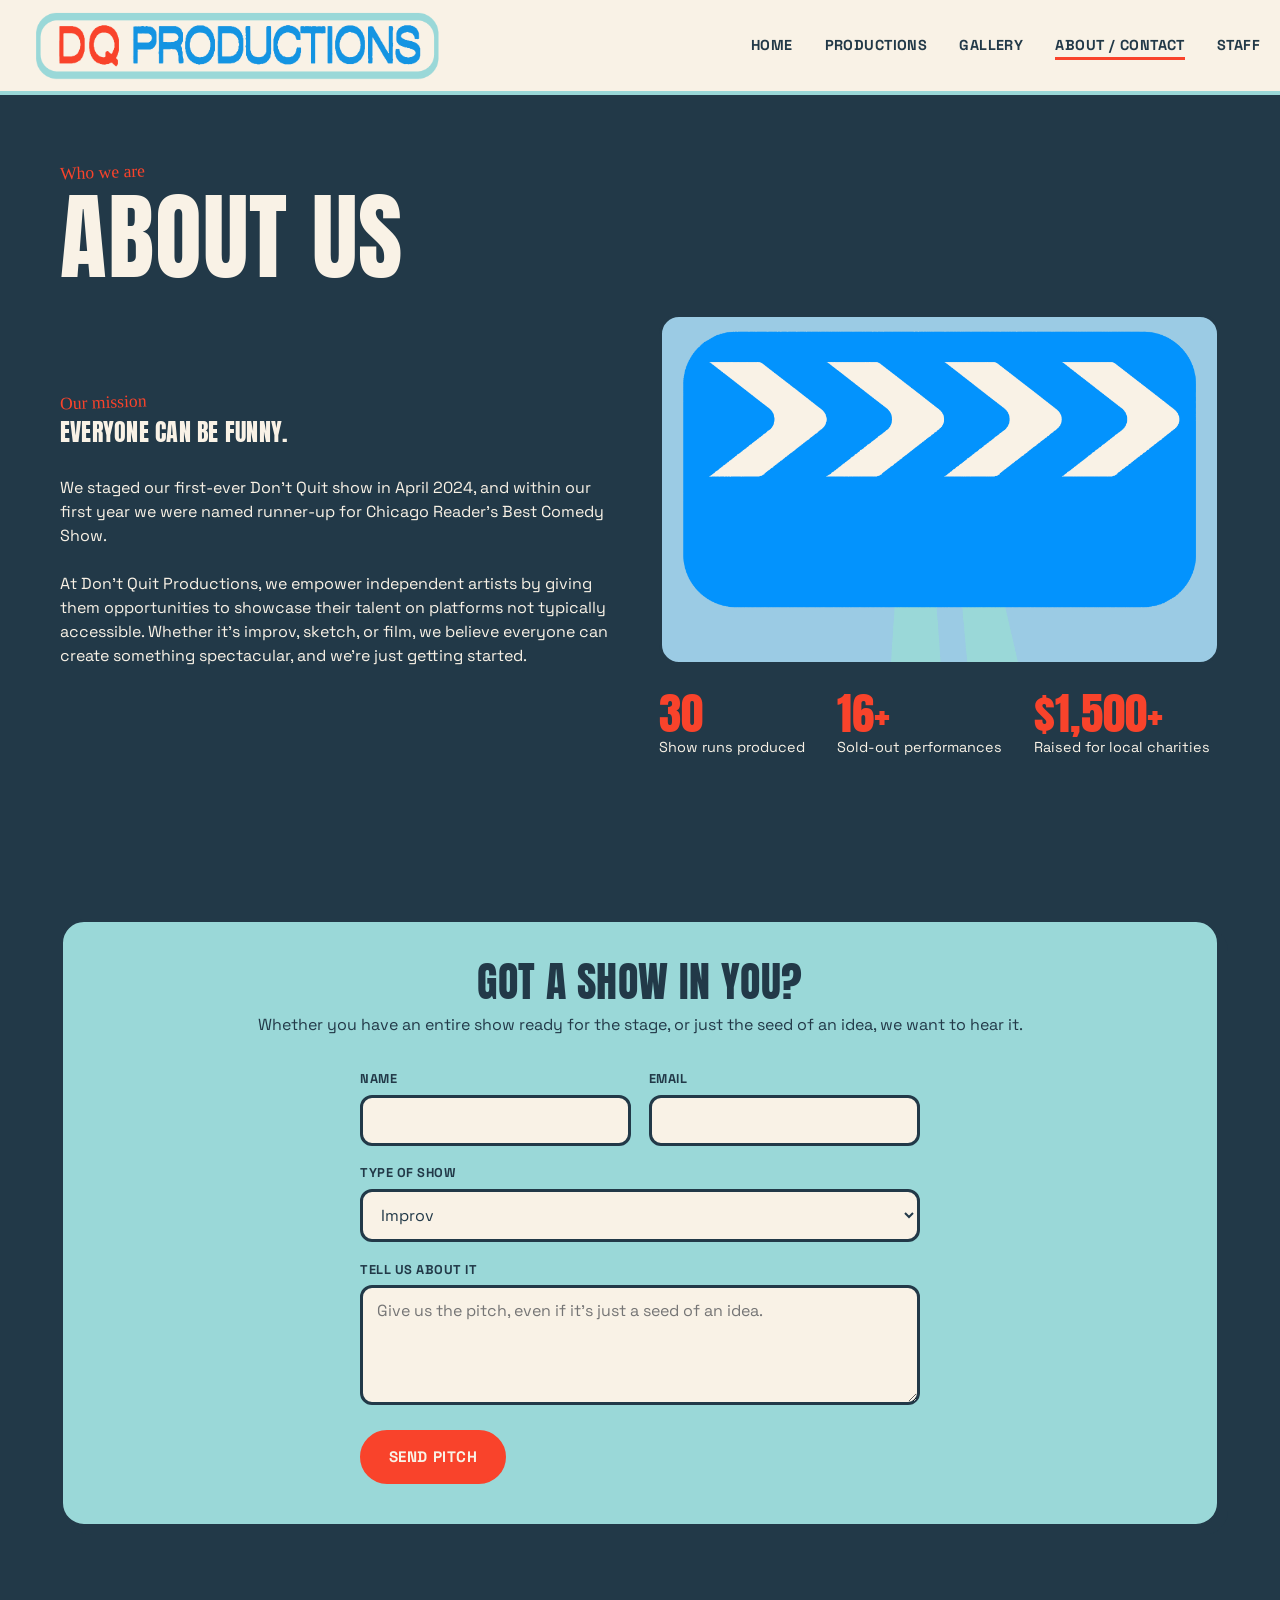
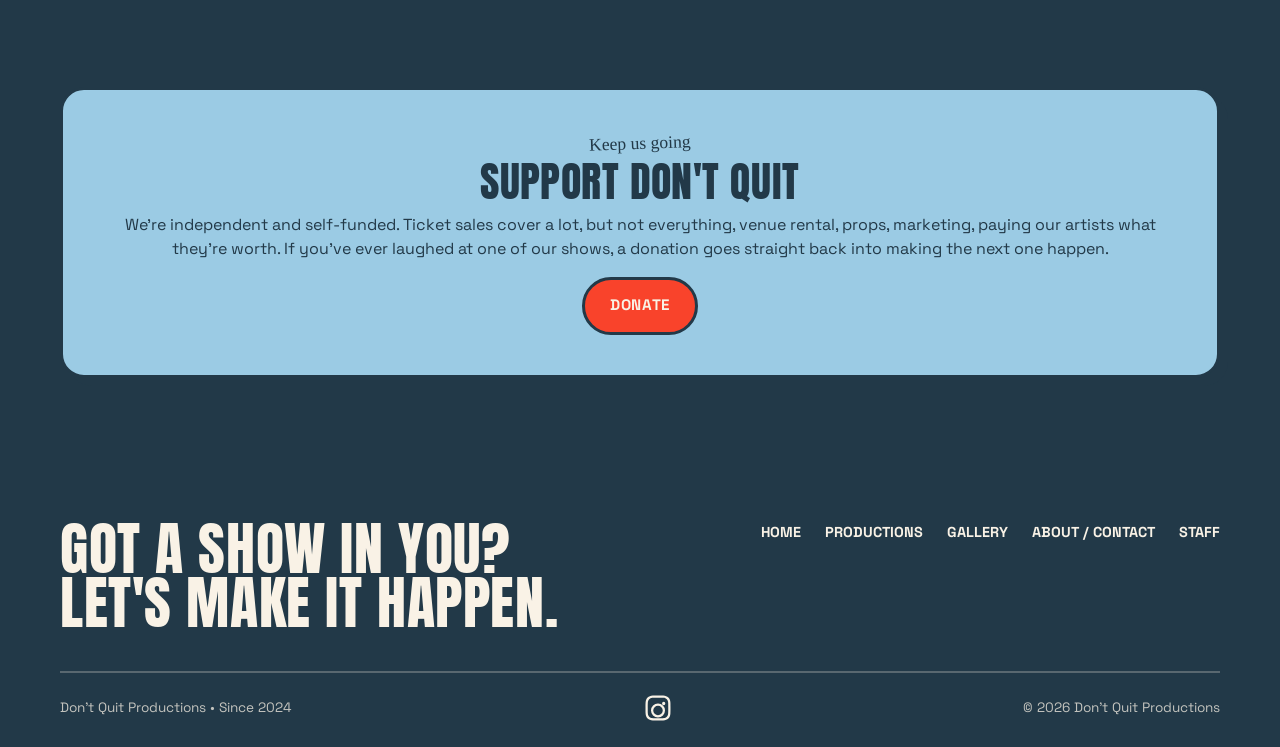
==== commit f26e3f9b: "Fill mission section spacing: horizontal stat tiles + CMS-editable photo slot" ====
--- a/about.html
+++ b/about.html
@@ -41,7 +41,10 @@
       <h2 id="mission-title">Everyone can be funny.</h2>
       <p class="mt-2" id="mission-body">Loading…</p>
     </div>
-    <div class="mission__stats" id="mission-stats"></div>
+    <div>
+      <div class="mission__media"><img id="mission-photo" src="" alt="Don't Quit Productions"></div>
+      <div class="mission__stats" id="mission-stats"></div>
+    </div>
   </div>
 </section>
 
--- a/css/style.css
+++ b/css/style.css
@@ -383,19 +383,28 @@
   align-items: center;
 }
 .mission .mt-2 { white-space: pre-line; }
+.mission__media {
+  border-radius: 20px;
+  overflow: hidden;
+  border: 3px solid var(--navy);
+  aspect-ratio: 16 / 10;
+  background: var(--skyblue);
+  margin-bottom: clamp(1.25rem, 3vw, 1.75rem);
+}
+.mission__media img { width: 100%; height: 100%; object-fit: cover; }
 .mission__stats {
   display: flex;
-  flex-direction: column;
-  gap: clamp(1.25rem, 3vw, 1.75rem);
+  flex-wrap: wrap;
+  gap: clamp(1.25rem, 4vw, 2rem);
 }
 .stat-tile__value {
   font-family: var(--font-display);
-  font-size: clamp(2.6rem, 6vw, 4rem);
+  font-size: clamp(2rem, 4vw, 2.8rem);
   color: var(--red);
   line-height: 0.9;
 }
 .stat-tile__label {
-  font-size: 1rem;
+  font-size: 0.9rem;
   margin-top: 0.25rem;
 }
 @media (max-width: 760px) {
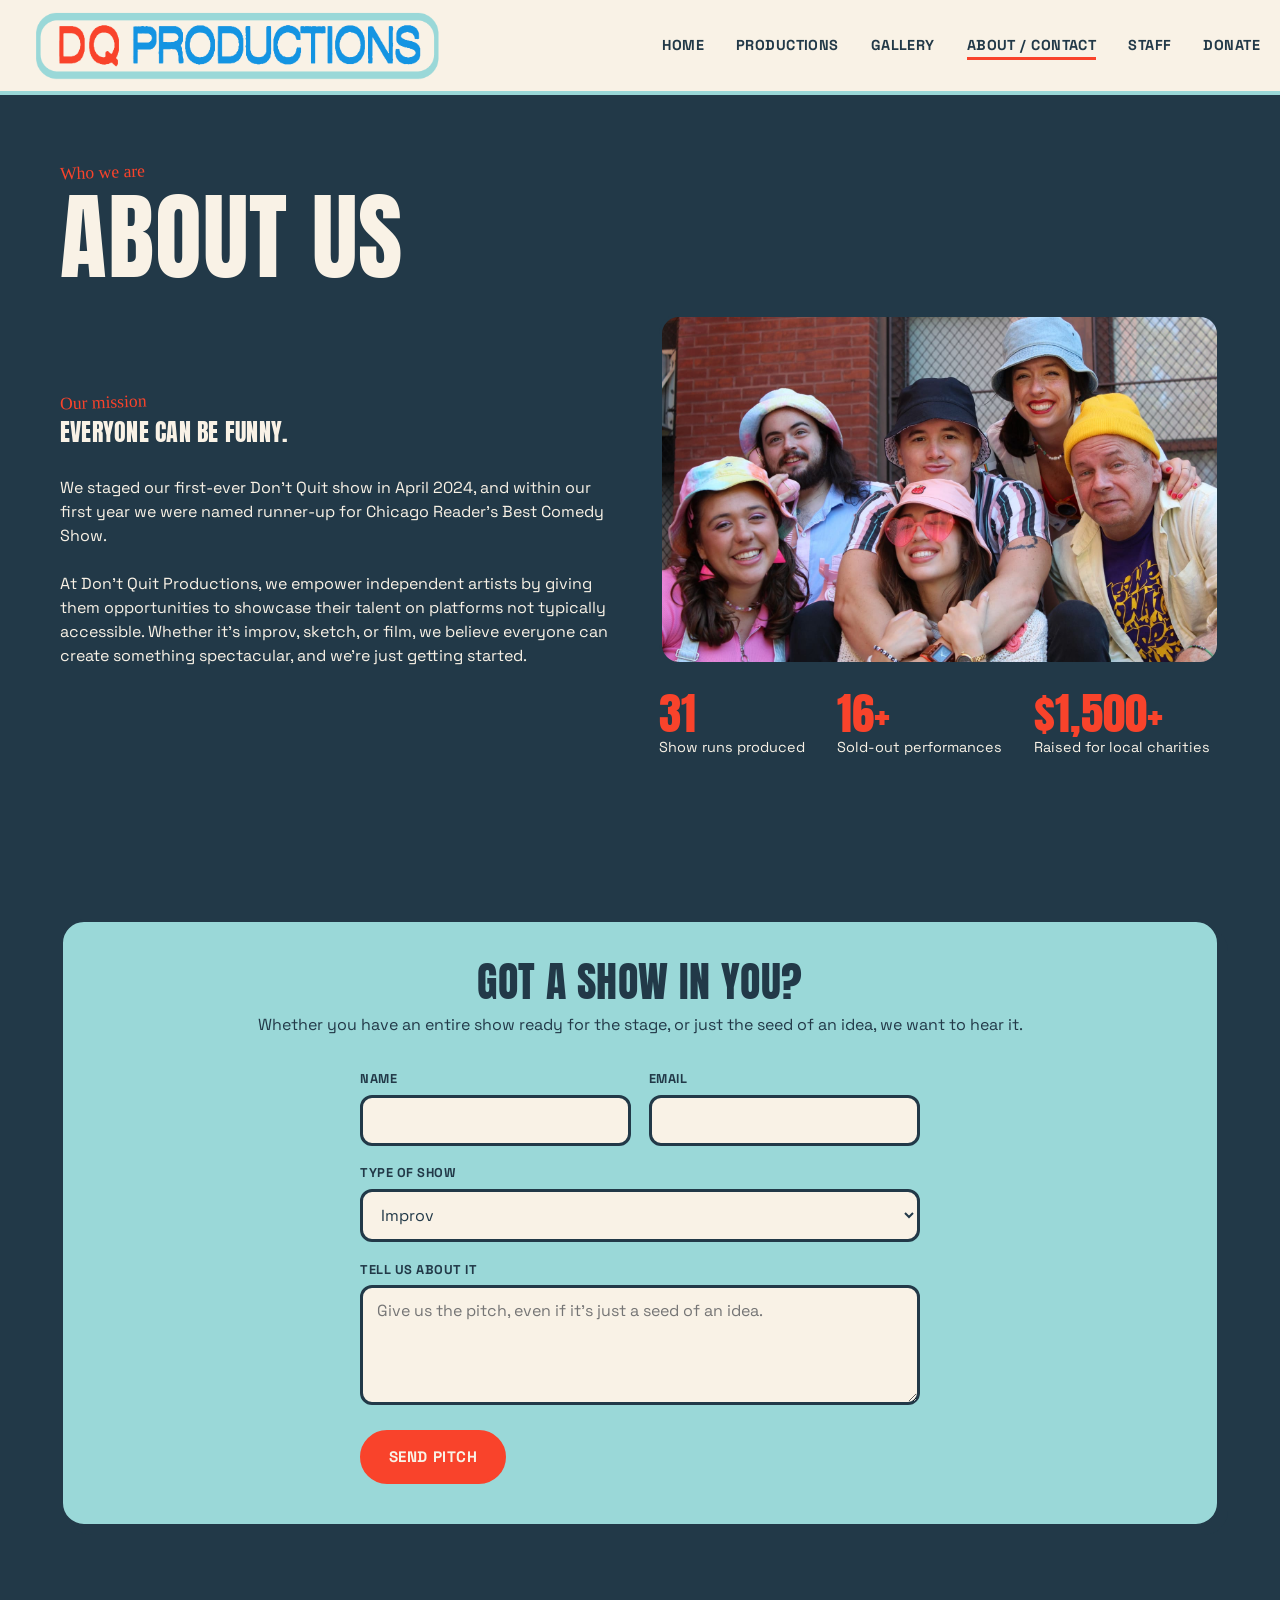
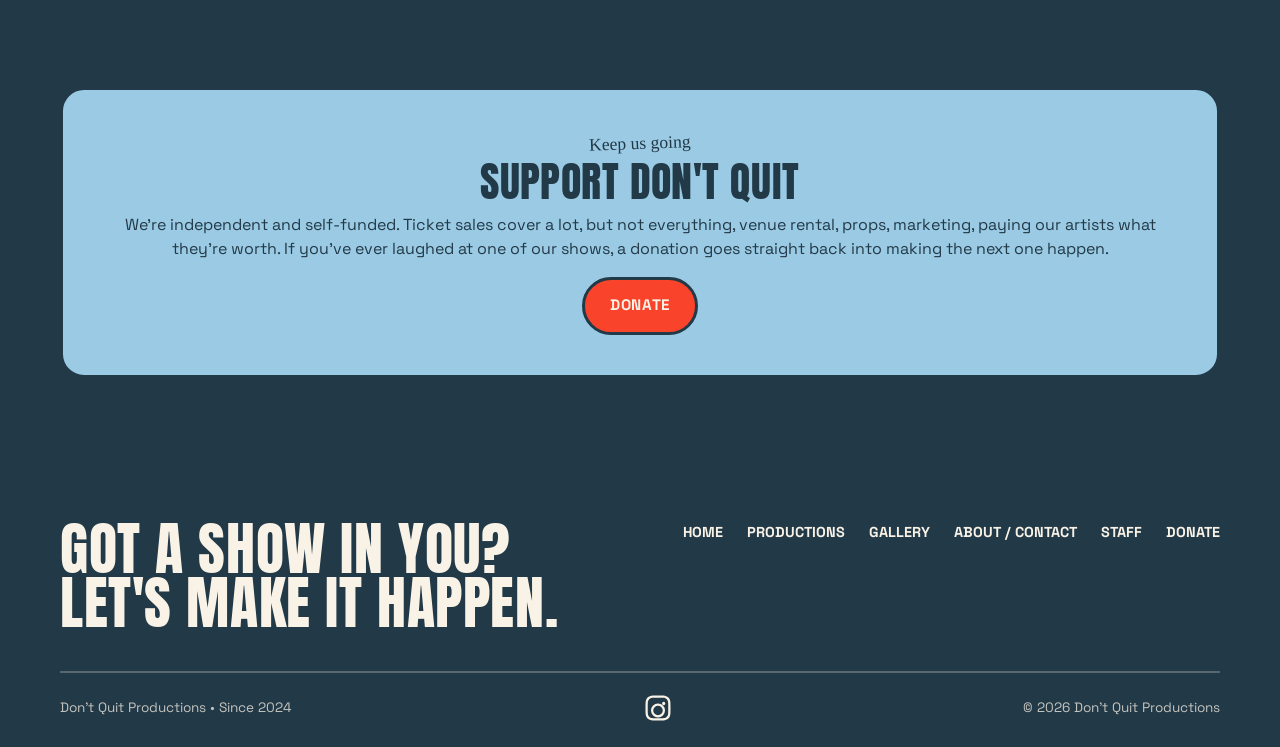
==== commit 852372ea: "Add Donate to main nav and a support section to the homepage Adds a "Donate" link to every page's na" ====
--- a/about.html
+++ b/about.html
@@ -23,6 +23,7 @@
       <li><a href="/gallery.html">Gallery</a></li>
       <li><a href="/about.html" class="is-active">About / Contact</a></li>
       <li><a href="/staff.html">Staff</a></li>
+      <li><a href="/#donate">Donate</a></li>
     </ul>
   </div>
 </header>
@@ -114,6 +115,7 @@
         <li><a href="/gallery.html">Gallery</a></li>
         <li><a href="/about.html">About / Contact</a></li>
         <li><a href="/staff.html">Staff</a></li>
+        <li><a href="/#donate">Donate</a></li>
       </ul>
     </div>
     <div class="footer-bottom">
--- a/css/style.css
+++ b/css/style.css
@@ -185,6 +185,11 @@
   padding: clamp(3rem, 8vw, 6rem) 0 clamp(2rem, 5vw, 3.5rem);
   overflow: hidden;
 }
+.hero__row {
+  display: flex;
+  align-items: center;
+  gap: clamp(2rem, 6vw, 4rem);
+}
 .hero__eyebrow {
   font-family: var(--font-marker);
   color: var(--red);
@@ -206,6 +211,14 @@
   text-wrap: balance;
 }
 .hero__ctas { display: flex; gap: 1rem; flex-wrap: wrap; }
+.hero__badge {
+  flex-shrink: 0;
+  width: clamp(200px, 20vw, 320px);
+  transform: rotate(5deg);
+}
+@media (max-width: 1150px) {
+  .hero__badge { display: none; }
+}
 
 /* marquee ticker */
 .marquee {
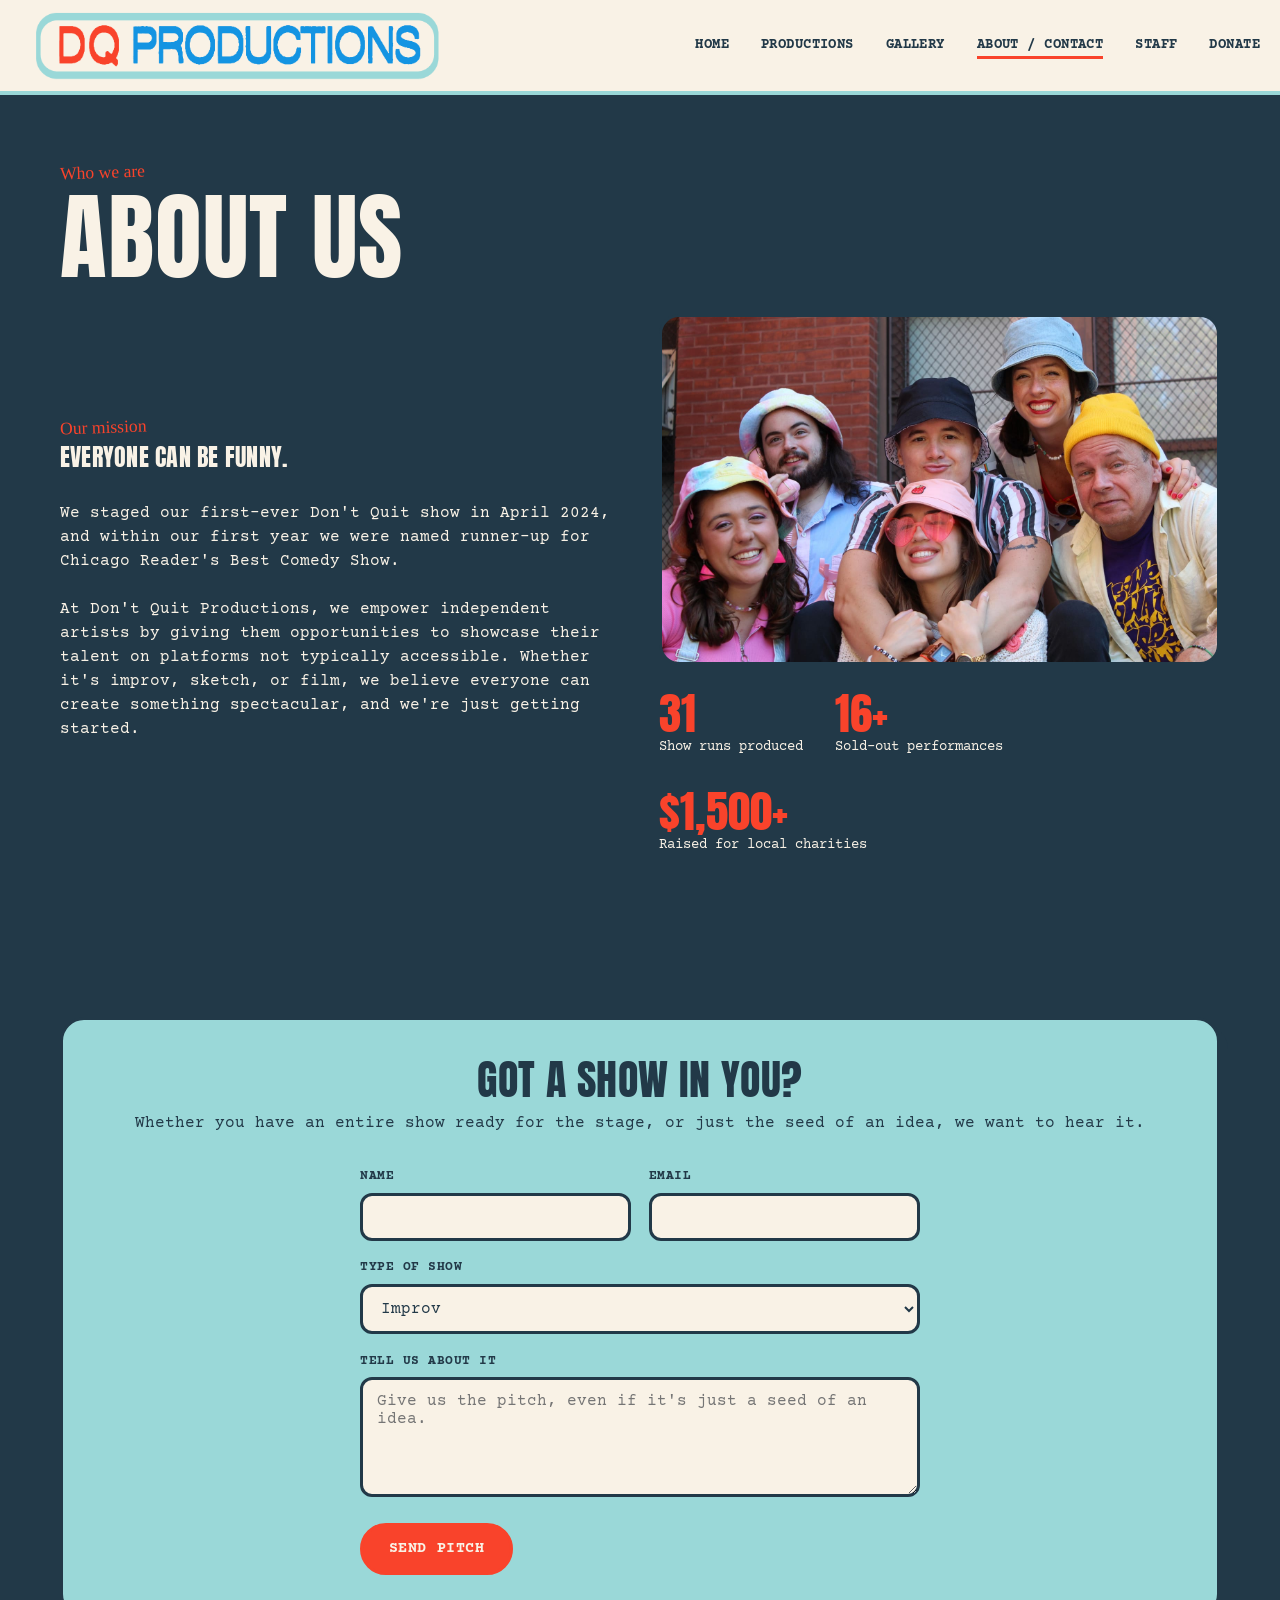
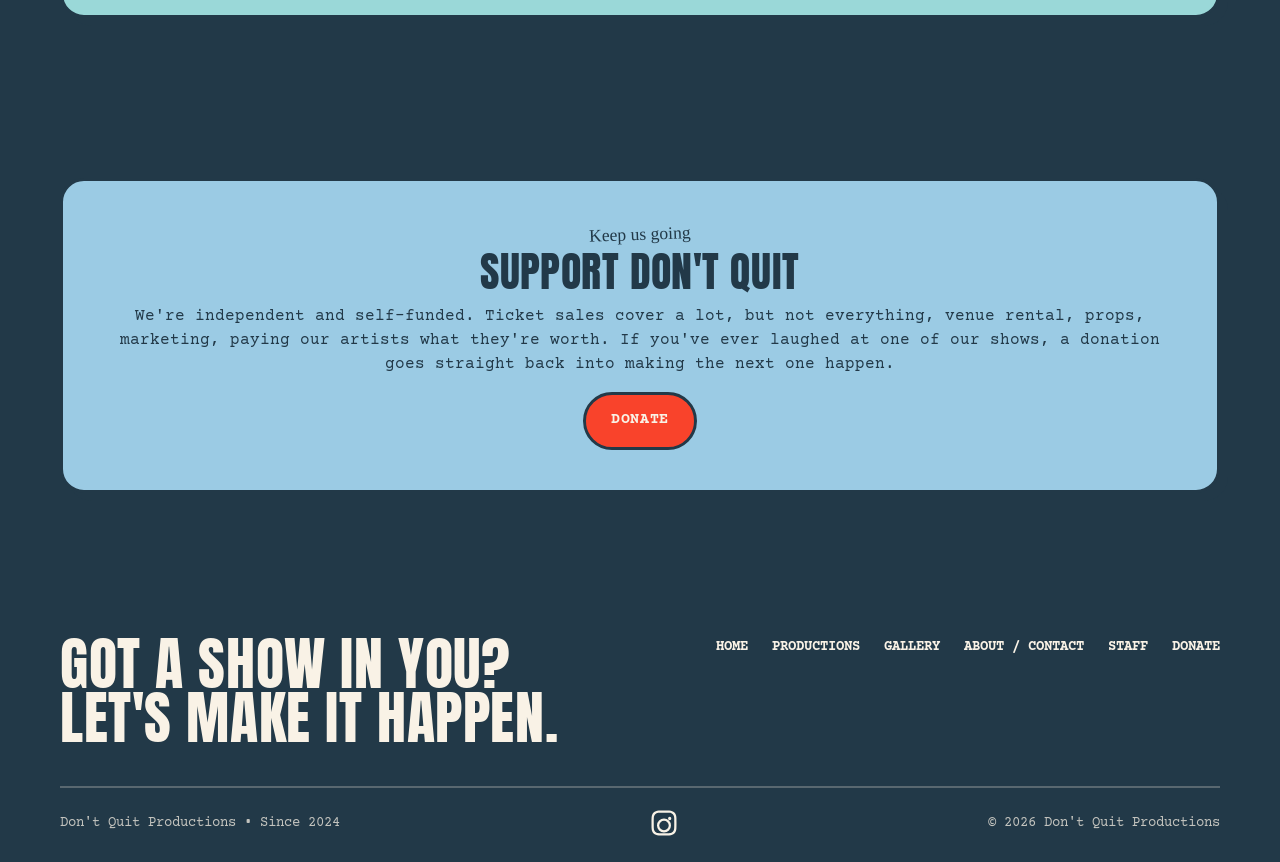
==== commit b0a87144: "Switch body font from Space Grotesk to Courier Prime" ====
--- a/about.html
+++ b/about.html
@@ -8,7 +8,7 @@
 <link rel="icon" href="/assets/img/dqp-mark.png">
 <link rel="preconnect" href="https://fonts.googleapis.com">
 <link rel="preconnect" href="https://fonts.gstatic.com" crossorigin>
-<link href="https://fonts.googleapis.com/css2?family=Anton&family=Space+Grotesk:wght@400;500;700&family=Permanent+Marker&display=swap" rel="stylesheet">
+<link href="https://fonts.googleapis.com/css2?family=Anton&family=Courier+Prime:ital,wght@0,400;0,700;1,400;1,700&family=Permanent+Marker&display=swap" rel="stylesheet">
 <link rel="stylesheet" href="/css/style.css">
 </head>
 <body>
--- a/css/style.css
+++ b/css/style.css
@@ -19,7 +19,7 @@
   --navy: #223948;
 
   --font-display: 'Anton', sans-serif;
-  --font-body: 'Space Grotesk', sans-serif;
+  --font-body: 'Courier Prime', monospace;
   --font-marker: 'Permanent Marker', cursive;
 
   --container: 1240px;
